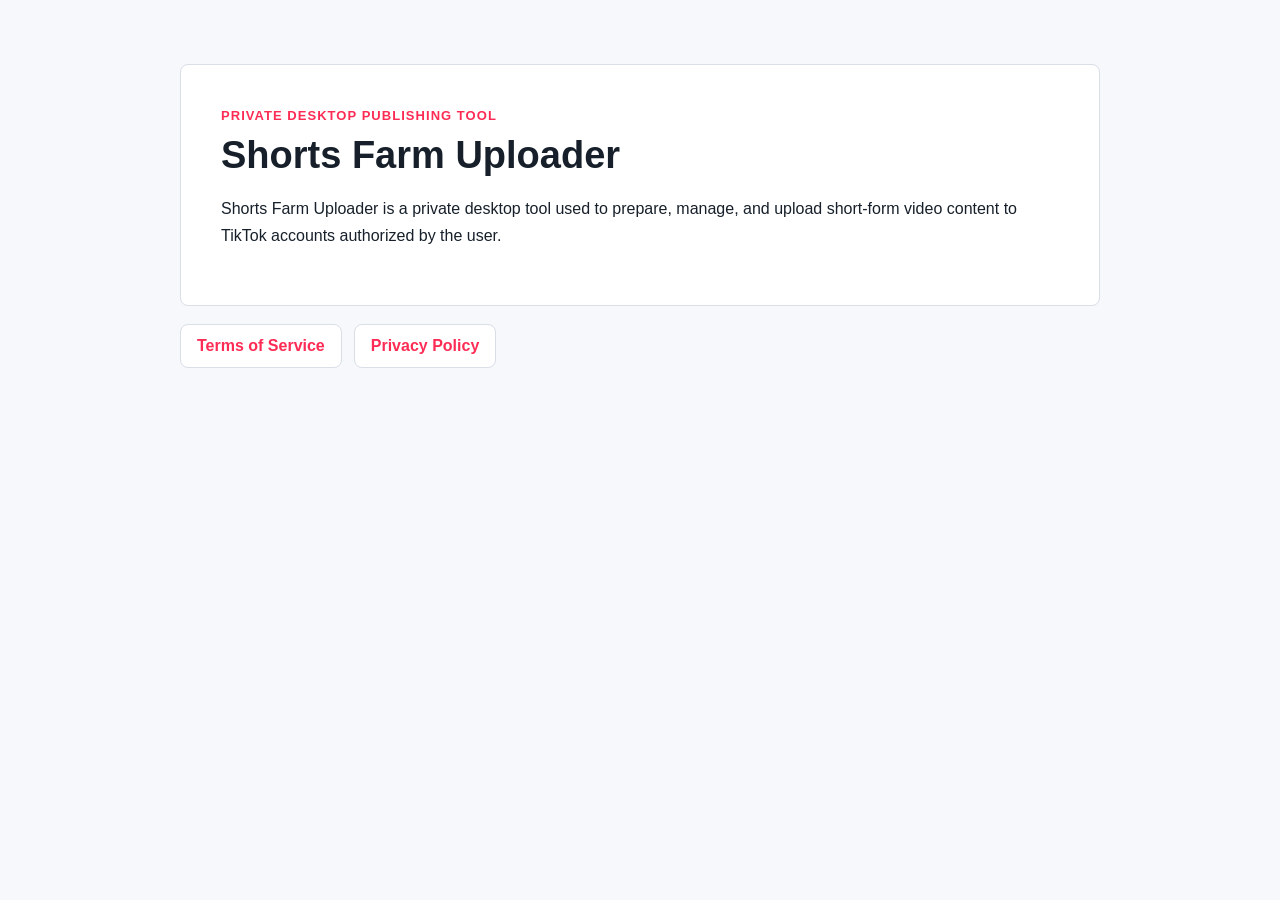
==== index.html @ 48a83fab "Add Shorts Farm legal pages" ====
<!doctype html>
<html lang="en">
  <head>
    <meta charset="utf-8">
    <meta name="viewport" content="width=device-width, initial-scale=1">
    <title>Shorts Farm Uploader</title>
    <link rel="stylesheet" href="style.css">
  </head>
  <body>
    <main class="page">
      <section class="hero">
        <p class="eyebrow">Private desktop publishing tool</p>
        <h1>Shorts Farm Uploader</h1>
        <p>
          Shorts Farm Uploader is a private desktop tool used to prepare,
          manage, and upload short-form video content to TikTok accounts
          authorized by the user.
        </p>
      </section>

      <section class="links">
        <a href="terms.html">Terms of Service</a>
        <a href="privacy.html">Privacy Policy</a>
      </section>
    </main>
  </body>
</html>
---- style.css ----
:root {
  color-scheme: light;
  --bg: #f7f8fb;
  --text: #17202a;
  --muted: #5d6673;
  --line: #d9dee7;
  --accent: #fe2c55;
  --panel: #ffffff;
}

* {
  box-sizing: border-box;
}

body {
  margin: 0;
  min-height: 100vh;
  background: var(--bg);
  color: var(--text);
  font: 16px/1.65 Arial, Helvetica, sans-serif;
}

.page {
  width: min(920px, calc(100% - 32px));
  margin: 0 auto;
  padding: 64px 0;
}

.hero,
.legal {
  background: var(--panel);
  border: 1px solid var(--line);
  border-radius: 8px;
  padding: 40px;
}

.eyebrow {
  margin: 0 0 8px;
  color: var(--accent);
  font-size: 13px;
  font-weight: 700;
  letter-spacing: 0.08em;
  text-transform: uppercase;
}

h1 {
  margin: 0 0 18px;
  font-size: 38px;
  line-height: 1.15;
}

h2 {
  margin: 30px 0 8px;
  font-size: 20px;
}

p {
  margin: 0 0 16px;
}

.updated {
  color: var(--muted);
}

.links {
  display: flex;
  flex-wrap: wrap;
  gap: 12px;
  margin-top: 18px;
}

a {
  color: var(--accent);
  font-weight: 700;
  text-decoration: none;
}

.links a {
  display: inline-flex;
  align-items: center;
  min-height: 44px;
  padding: 8px 16px;
  background: var(--panel);
  border: 1px solid var(--line);
  border-radius: 8px;
}

.back {
  display: inline-block;
  margin-bottom: 22px;
}

@media (max-width: 640px) {
  .page {
    padding: 24px 0;
  }

  .hero,
  .legal {
    padding: 24px;
  }

  h1 {
    font-size: 30px;
  }
}
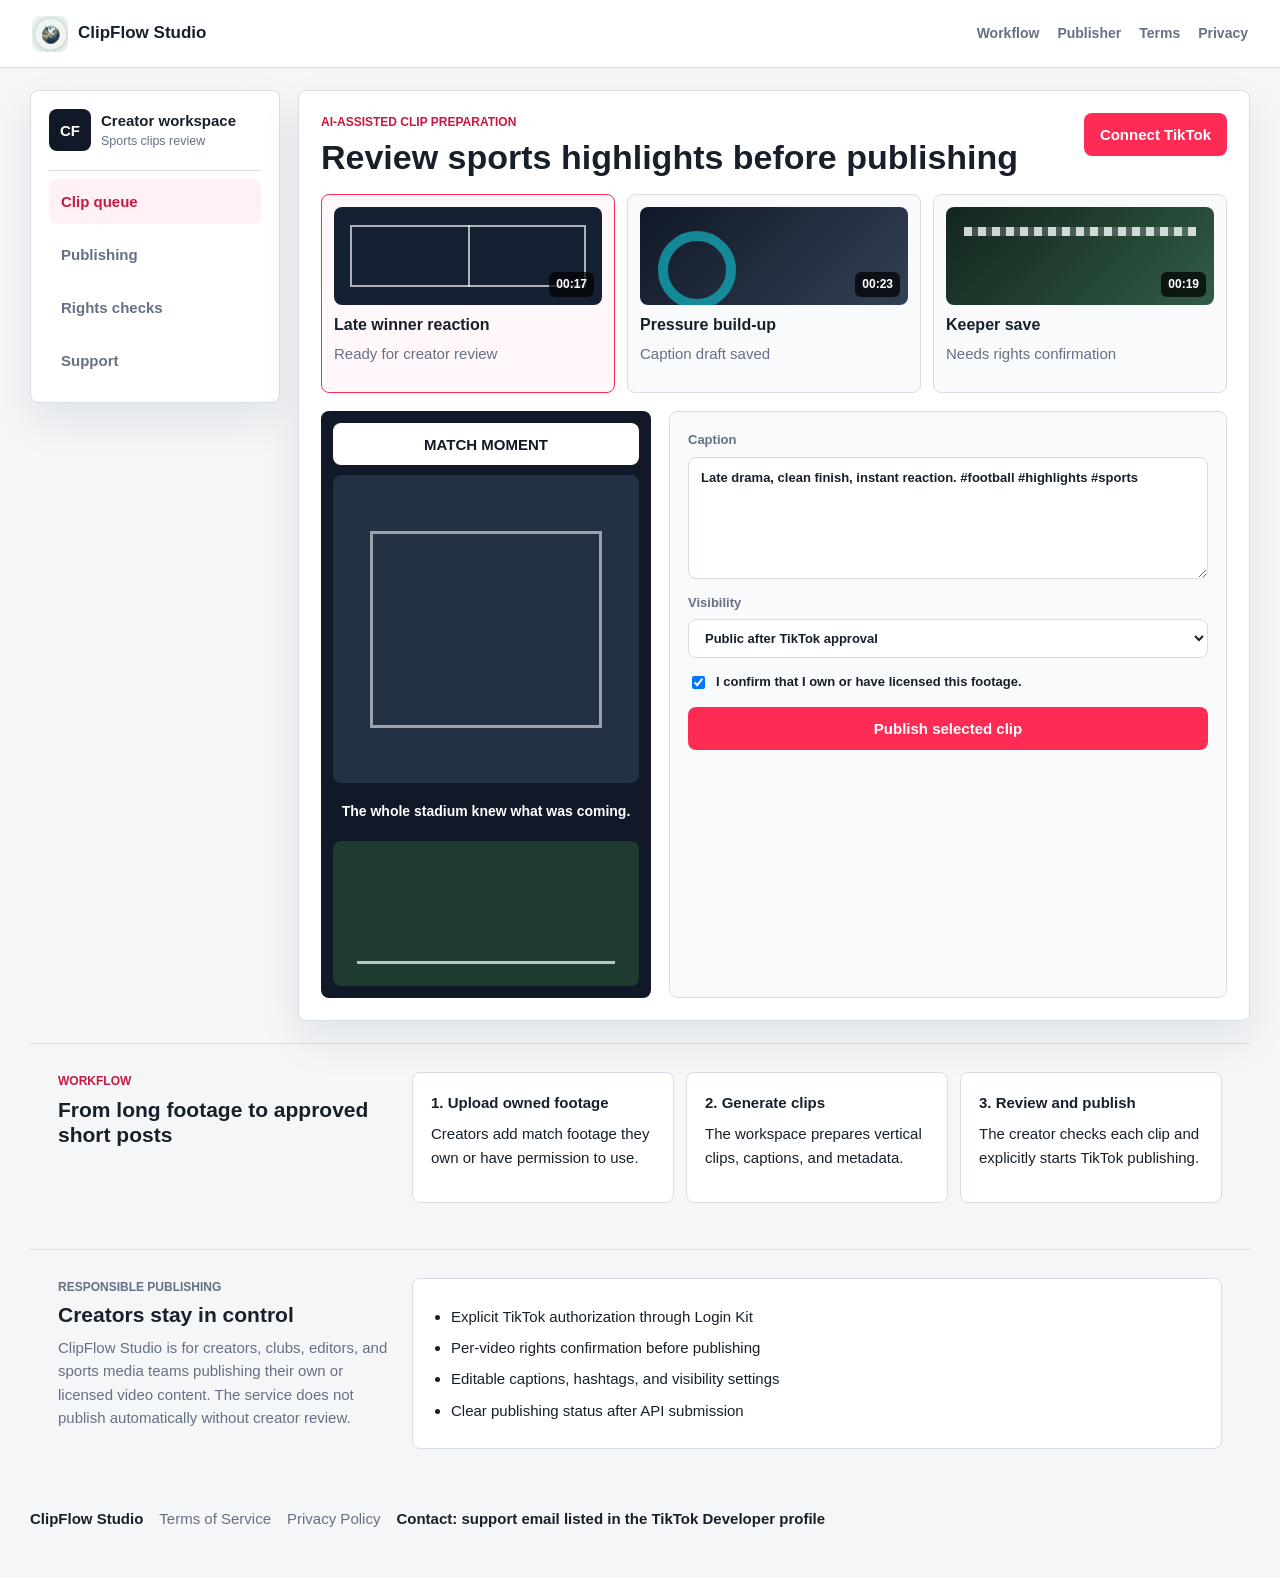
==== commit 4ab3758d: "Prepare ClipFlow Studio review site" ====
--- a/index.html
+++ b/index.html
@@ -3,25 +3,151 @@
   <head>
     <meta charset="utf-8">
     <meta name="viewport" content="width=device-width, initial-scale=1">
-    <title>Shorts Farm Uploader</title>
+    <meta
+      name="description"
+      content="ClipFlow Studio helps sports creators turn licensed long-form footage into short clips and publish selected videos to their own TikTok accounts."
+    >
+    <title>ClipFlow Studio</title>
     <link rel="stylesheet" href="style.css">
   </head>
   <body>
-    <main class="page">
-      <section class="hero">
-        <p class="eyebrow">Private desktop publishing tool</p>
-        <h1>Shorts Farm Uploader</h1>
-        <p>
-          Shorts Farm Uploader is a private desktop tool used to prepare,
-          manage, and upload short-form video content to TikTok accounts
-          authorized by the user.
-        </p>
+    <header class="topbar">
+      <a class="brand" href="index.html" aria-label="ClipFlow Studio home">
+        <img src="app-icon-1024.png" alt="" width="36" height="36">
+        <span>ClipFlow Studio</span>
+      </a>
+      <nav aria-label="Primary">
+        <a href="#workflow">Workflow</a>
+        <a href="#publisher">Publisher</a>
+        <a href="terms.html">Terms</a>
+        <a href="privacy.html">Privacy</a>
+      </nav>
+    </header>
+
+    <main>
+      <section class="workspace" aria-labelledby="app-title">
+        <div class="panel sidebar">
+          <div class="user-pill">
+            <span class="avatar">CF</span>
+            <span>
+              <strong>Creator workspace</strong>
+              <small>Sports clips review</small>
+            </span>
+          </div>
+          <a class="nav-item active" href="#workflow">Clip queue</a>
+          <a class="nav-item" href="#publisher">Publishing</a>
+          <a class="nav-item" href="#rights">Rights checks</a>
+          <a class="nav-item" href="#contact">Support</a>
+        </div>
+
+        <section class="panel main-panel">
+          <div class="section-head">
+            <div>
+              <p class="eyebrow">AI-assisted clip preparation</p>
+              <h1 id="app-title">Review sports highlights before publishing</h1>
+            </div>
+            <button type="button">Connect TikTok</button>
+          </div>
+
+          <div class="clip-grid">
+            <article class="clip-card selected">
+              <div class="thumb pitch">
+                <span>00:17</span>
+              </div>
+              <h2>Late winner reaction</h2>
+              <p>Ready for creator review</p>
+            </article>
+            <article class="clip-card">
+              <div class="thumb replay">
+                <span>00:23</span>
+              </div>
+              <h2>Pressure build-up</h2>
+              <p>Caption draft saved</p>
+            </article>
+            <article class="clip-card">
+              <div class="thumb crowd">
+                <span>00:19</span>
+              </div>
+              <h2>Keeper save</h2>
+              <p>Needs rights confirmation</p>
+            </article>
+          </div>
+
+          <div class="editor" id="publisher">
+            <div class="phone-preview" aria-label="Video preview">
+              <div class="top-banner">MATCH MOMENT</div>
+              <div class="video-window"></div>
+              <div class="subtitle">The whole stadium knew what was coming.</div>
+              <div class="bottom-window"></div>
+            </div>
+
+            <form class="publish-form">
+              <label>
+                Caption
+                <textarea rows="5">Late drama, clean finish, instant reaction. #football #highlights #sports</textarea>
+              </label>
+              <label>
+                Visibility
+                <select>
+                  <option>Public after TikTok approval</option>
+                  <option>Private test post</option>
+                </select>
+              </label>
+              <label class="check">
+                <input type="checkbox" checked>
+                I confirm that I own or have licensed this footage.
+              </label>
+              <button type="button">Publish selected clip</button>
+            </form>
+          </div>
+        </section>
       </section>
 
-      <section class="links">
-        <a href="terms.html">Terms of Service</a>
-        <a href="privacy.html">Privacy Policy</a>
+      <section class="content-band" id="workflow">
+        <div>
+          <p class="eyebrow">Workflow</p>
+          <h2>From long footage to approved short posts</h2>
+        </div>
+        <div class="steps">
+          <article>
+            <strong>1. Upload owned footage</strong>
+            <p>Creators add match footage they own or have permission to use.</p>
+          </article>
+          <article>
+            <strong>2. Generate clips</strong>
+            <p>The workspace prepares vertical clips, captions, and metadata.</p>
+          </article>
+          <article>
+            <strong>3. Review and publish</strong>
+            <p>The creator checks each clip and explicitly starts TikTok publishing.</p>
+          </article>
+        </div>
+      </section>
+
+      <section class="content-band split" id="rights">
+        <div>
+          <p class="eyebrow">Responsible publishing</p>
+          <h2>Creators stay in control</h2>
+          <p>
+            ClipFlow Studio is for creators, clubs, editors, and sports media
+            teams publishing their own or licensed video content. The service
+            does not publish automatically without creator review.
+          </p>
+        </div>
+        <ul class="checks">
+          <li>Explicit TikTok authorization through Login Kit</li>
+          <li>Per-video rights confirmation before publishing</li>
+          <li>Editable captions, hashtags, and visibility settings</li>
+          <li>Clear publishing status after API submission</li>
+        </ul>
       </section>
     </main>
+
+    <footer id="contact">
+      <span>ClipFlow Studio</span>
+      <a href="terms.html">Terms of Service</a>
+      <a href="privacy.html">Privacy Policy</a>
+      <span>Contact: support email listed in the TikTok Developer profile</span>
+    </footer>
   </body>
 </html>
--- a/style.css
+++ b/style.css
@@ -1,11 +1,17 @@
 :root {
   color-scheme: light;
-  --bg: #f7f8fb;
+  --bg: #f4f6f8;
+  --panel: #ffffff;
+  --panel-soft: #f9fafb;
   --text: #17202a;
-  --muted: #5d6673;
-  --line: #d9dee7;
+  --muted: #667085;
+  --line: #d7dde5;
   --accent: #fe2c55;
-  --panel: #ffffff;
+  --accent-dark: #c91840;
+  --cyan: #12b9c8;
+  --green: #1b8f62;
+  --amber: #b7791f;
+  --shadow: 0 18px 45px rgba(17, 24, 39, 0.08);
 }
 
 * {
@@ -17,90 +23,499 @@
   min-height: 100vh;
   background: var(--bg);
   color: var(--text);
-  font: 16px/1.65 Arial, Helvetica, sans-serif;
-}
-
-.page {
-  width: min(920px, calc(100% - 32px));
-  margin: 0 auto;
-  padding: 64px 0;
-}
-
-.hero,
-.legal {
+  font: 15px/1.55 Arial, Helvetica, sans-serif;
+}
+
+a {
+  color: inherit;
+  text-decoration: none;
+}
+
+button,
+select,
+textarea,
+input {
+  font: inherit;
+}
+
+button {
+  min-height: 42px;
+  padding: 10px 16px;
+  border: 0;
+  border-radius: 8px;
+  background: var(--accent);
+  color: #fff;
+  font-weight: 700;
+  cursor: default;
+}
+
+.topbar {
+  position: sticky;
+  top: 0;
+  z-index: 10;
+  display: flex;
+  align-items: center;
+  justify-content: space-between;
+  gap: 24px;
+  min-height: 68px;
+  padding: 0 32px;
+  background: rgba(255, 255, 255, 0.92);
+  border-bottom: 1px solid var(--line);
+  backdrop-filter: blur(14px);
+}
+
+.brand,
+.topbar nav,
+.user-pill {
+  display: flex;
+  align-items: center;
+}
+
+.brand {
+  gap: 10px;
+  font-size: 17px;
+  font-weight: 800;
+}
+
+.brand img {
+  width: 36px;
+  height: 36px;
+  border-radius: 8px;
+}
+
+.topbar nav {
+  gap: 18px;
+  color: var(--muted);
+  font-size: 14px;
+  font-weight: 700;
+}
+
+.workspace {
+  display: grid;
+  grid-template-columns: 250px minmax(0, 1fr);
+  gap: 18px;
+  width: min(1220px, calc(100% - 32px));
+  margin: 22px auto;
+}
+
+.panel {
   background: var(--panel);
   border: 1px solid var(--line);
   border-radius: 8px;
-  padding: 40px;
+  box-shadow: var(--shadow);
+}
+
+.sidebar {
+  align-self: start;
+  padding: 18px;
+}
+
+.user-pill {
+  gap: 10px;
+  padding-bottom: 18px;
+  border-bottom: 1px solid var(--line);
+}
+
+.avatar {
+  display: grid;
+  width: 42px;
+  height: 42px;
+  place-items: center;
+  border-radius: 8px;
+  background: #111827;
+  color: #fff;
+  font-weight: 800;
+}
+
+small,
+.clip-card p,
+.updated {
+  display: block;
+  color: var(--muted);
+}
+
+.nav-item {
+  display: block;
+  margin-top: 8px;
+  padding: 11px 12px;
+  border-radius: 8px;
+  color: var(--muted);
+  font-weight: 700;
+}
+
+.nav-item.active {
+  background: #fff1f4;
+  color: var(--accent-dark);
+}
+
+.main-panel {
+  padding: 22px;
+}
+
+.section-head {
+  display: flex;
+  align-items: start;
+  justify-content: space-between;
+  gap: 18px;
+  margin-bottom: 18px;
 }
 
 .eyebrow {
-  margin: 0 0 8px;
-  color: var(--accent);
+  margin: 0 0 6px;
+  color: var(--accent-dark);
+  font-size: 12px;
+  font-weight: 800;
+  letter-spacing: 0;
+  text-transform: uppercase;
+}
+
+h1,
+h2,
+p {
+  margin-top: 0;
+}
+
+h1 {
+  max-width: 720px;
+  margin-bottom: 0;
+  font-size: 34px;
+  line-height: 1.12;
+}
+
+h2 {
+  margin-bottom: 8px;
+  font-size: 21px;
+  line-height: 1.22;
+}
+
+.clip-grid {
+  display: grid;
+  grid-template-columns: repeat(3, minmax(0, 1fr));
+  gap: 12px;
+  margin-bottom: 18px;
+}
+
+.clip-card {
+  min-height: 190px;
+  padding: 12px;
+  border: 1px solid var(--line);
+  border-radius: 8px;
+  background: var(--panel-soft);
+}
+
+.clip-card.selected {
+  border-color: var(--accent);
+  background: #fff7f9;
+}
+
+.clip-card h2 {
+  margin-top: 10px;
+  font-size: 16px;
+}
+
+.thumb {
+  position: relative;
+  height: 98px;
+  overflow: hidden;
+  border-radius: 8px;
+  background: #162033;
+}
+
+.thumb::before,
+.thumb::after,
+.video-window::before,
+.bottom-window::before {
+  content: "";
+  position: absolute;
+  inset: auto;
+}
+
+.thumb span {
+  position: absolute;
+  right: 8px;
+  bottom: 8px;
+  padding: 3px 7px;
+  border-radius: 6px;
+  background: rgba(0, 0, 0, 0.72);
+  color: #fff;
+  font-size: 12px;
+  font-weight: 800;
+}
+
+.pitch::before {
+  left: 16px;
+  right: 16px;
+  top: 18px;
+  bottom: 18px;
+  border: 2px solid rgba(255, 255, 255, 0.65);
+}
+
+.pitch::after {
+  left: 50%;
+  top: 18px;
+  bottom: 18px;
+  width: 2px;
+  background: rgba(255, 255, 255, 0.65);
+}
+
+.replay {
+  background: linear-gradient(135deg, #101827, #334155);
+}
+
+.replay::before {
+  left: 18px;
+  top: 24px;
+  width: 58px;
+  height: 58px;
+  border: 10px solid rgba(18, 185, 200, 0.68);
+  border-radius: 999px;
+}
+
+.crowd {
+  background: linear-gradient(135deg, #13251d, #315c45);
+}
+
+.crowd::before {
+  left: 18px;
+  right: 18px;
+  top: 20px;
+  height: 9px;
+  background: repeating-linear-gradient(
+    90deg,
+    rgba(255, 255, 255, 0.8) 0 8px,
+    rgba(255, 255, 255, 0.18) 8px 14px
+  );
+}
+
+.editor {
+  display: grid;
+  grid-template-columns: minmax(240px, 330px) minmax(0, 1fr);
+  gap: 18px;
+  align-items: stretch;
+}
+
+.phone-preview {
+  aspect-ratio: 9 / 16;
+  min-height: 520px;
+  padding: 12px;
+  border-radius: 8px;
+  background: #111827;
+  color: #fff;
+  display: grid;
+  grid-template-rows: 42px 1fr auto 145px;
+  gap: 10px;
+}
+
+.top-banner {
+  display: grid;
+  place-items: center;
+  border-radius: 8px;
+  background: #fff;
+  color: #111827;
+  font-weight: 900;
+}
+
+.video-window,
+.bottom-window {
+  position: relative;
+  overflow: hidden;
+  border-radius: 8px;
+  background: #233144;
+}
+
+.video-window::before {
+  left: 12%;
+  right: 12%;
+  top: 18%;
+  bottom: 18%;
+  border: 3px solid rgba(255, 255, 255, 0.55);
+}
+
+.bottom-window {
+  background: #1f3a2f;
+}
+
+.bottom-window::before {
+  left: 8%;
+  right: 8%;
+  bottom: 22px;
+  height: 3px;
+  background: rgba(255, 255, 255, 0.7);
+}
+
+.subtitle {
+  padding: 8px;
+  text-align: center;
+  font-size: 14px;
+  font-weight: 800;
+}
+
+.publish-form {
+  display: grid;
+  align-content: start;
+  gap: 14px;
+  padding: 18px;
+  border: 1px solid var(--line);
+  border-radius: 8px;
+  background: var(--panel-soft);
+}
+
+label {
+  display: grid;
+  gap: 6px;
+  color: var(--muted);
   font-size: 13px;
-  font-weight: 700;
-  letter-spacing: 0.08em;
-  text-transform: uppercase;
-}
-
-h1 {
-  margin: 0 0 18px;
-  font-size: 38px;
-  line-height: 1.15;
-}
-
-h2 {
-  margin: 30px 0 8px;
-  font-size: 20px;
-}
-
-p {
-  margin: 0 0 16px;
-}
-
-.updated {
+  font-weight: 800;
+}
+
+textarea,
+select {
+  width: 100%;
+  border: 1px solid var(--line);
+  border-radius: 8px;
+  background: #fff;
+  color: var(--text);
+  padding: 10px 12px;
+}
+
+.check {
+  display: flex;
+  align-items: center;
+  gap: 8px;
+  color: var(--text);
+}
+
+.content-band {
+  display: grid;
+  grid-template-columns: minmax(220px, 330px) minmax(0, 1fr);
+  gap: 24px;
+  width: min(1220px, calc(100% - 32px));
+  margin: 18px auto;
+  padding: 28px;
+  border-top: 1px solid var(--line);
+}
+
+.steps {
+  display: grid;
+  grid-template-columns: repeat(3, minmax(0, 1fr));
+  gap: 12px;
+}
+
+.steps article,
+.checks {
+  padding: 18px;
+  border: 1px solid var(--line);
+  border-radius: 8px;
+  background: var(--panel);
+}
+
+.steps strong {
+  display: block;
+  margin-bottom: 8px;
+}
+
+.split p {
+  max-width: 640px;
   color: var(--muted);
 }
 
-.links {
+.checks {
+  margin: 0;
+  padding-left: 38px;
+}
+
+.checks li {
+  margin: 8px 0;
+}
+
+footer {
   display: flex;
   flex-wrap: wrap;
-  gap: 12px;
-  margin-top: 18px;
-}
-
-a {
-  color: var(--accent);
-  font-weight: 700;
-  text-decoration: none;
-}
-
-.links a {
-  display: inline-flex;
-  align-items: center;
-  min-height: 44px;
-  padding: 8px 16px;
+  gap: 16px;
+  width: min(1220px, calc(100% - 32px));
+  margin: 30px auto 48px;
+  color: var(--muted);
+}
+
+footer span {
+  color: var(--text);
+  font-weight: 800;
+}
+
+.legal-page {
+  width: min(900px, calc(100% - 32px));
+  margin: 26px auto 56px;
+}
+
+.legal {
+  padding: 34px;
   background: var(--panel);
   border: 1px solid var(--line);
   border-radius: 8px;
+  box-shadow: var(--shadow);
+}
+
+.legal h1 {
+  margin-bottom: 10px;
+}
+
+.legal h2 {
+  margin-top: 30px;
+}
+
+.legal p {
+  color: #344054;
 }
 
 .back {
   display: inline-block;
   margin-bottom: 22px;
-}
-
-@media (max-width: 640px) {
-  .page {
-    padding: 24px 0;
-  }
-
-  .hero,
+  color: var(--accent-dark);
+  font-weight: 800;
+}
+
+@media (max-width: 900px) {
+  .topbar,
+  .section-head,
+  footer {
+    align-items: flex-start;
+    flex-direction: column;
+  }
+
+  .topbar {
+    position: static;
+    padding: 16px;
+  }
+
+  .topbar nav {
+    flex-wrap: wrap;
+  }
+
+  .workspace,
+  .content-band,
+  .editor {
+    grid-template-columns: 1fr;
+  }
+
+  .clip-grid,
+  .steps {
+    grid-template-columns: 1fr;
+  }
+
+  .phone-preview {
+    width: min(330px, 100%);
+    min-height: auto;
+  }
+}
+
+@media (max-width: 560px) {
+  h1 {
+    font-size: 28px;
+  }
+
+  .main-panel,
+  .content-band,
   .legal {
-    padding: 24px;
-  }
-
-  h1 {
-    font-size: 30px;
-  }
-}
+    padding: 18px;
+  }
+}
